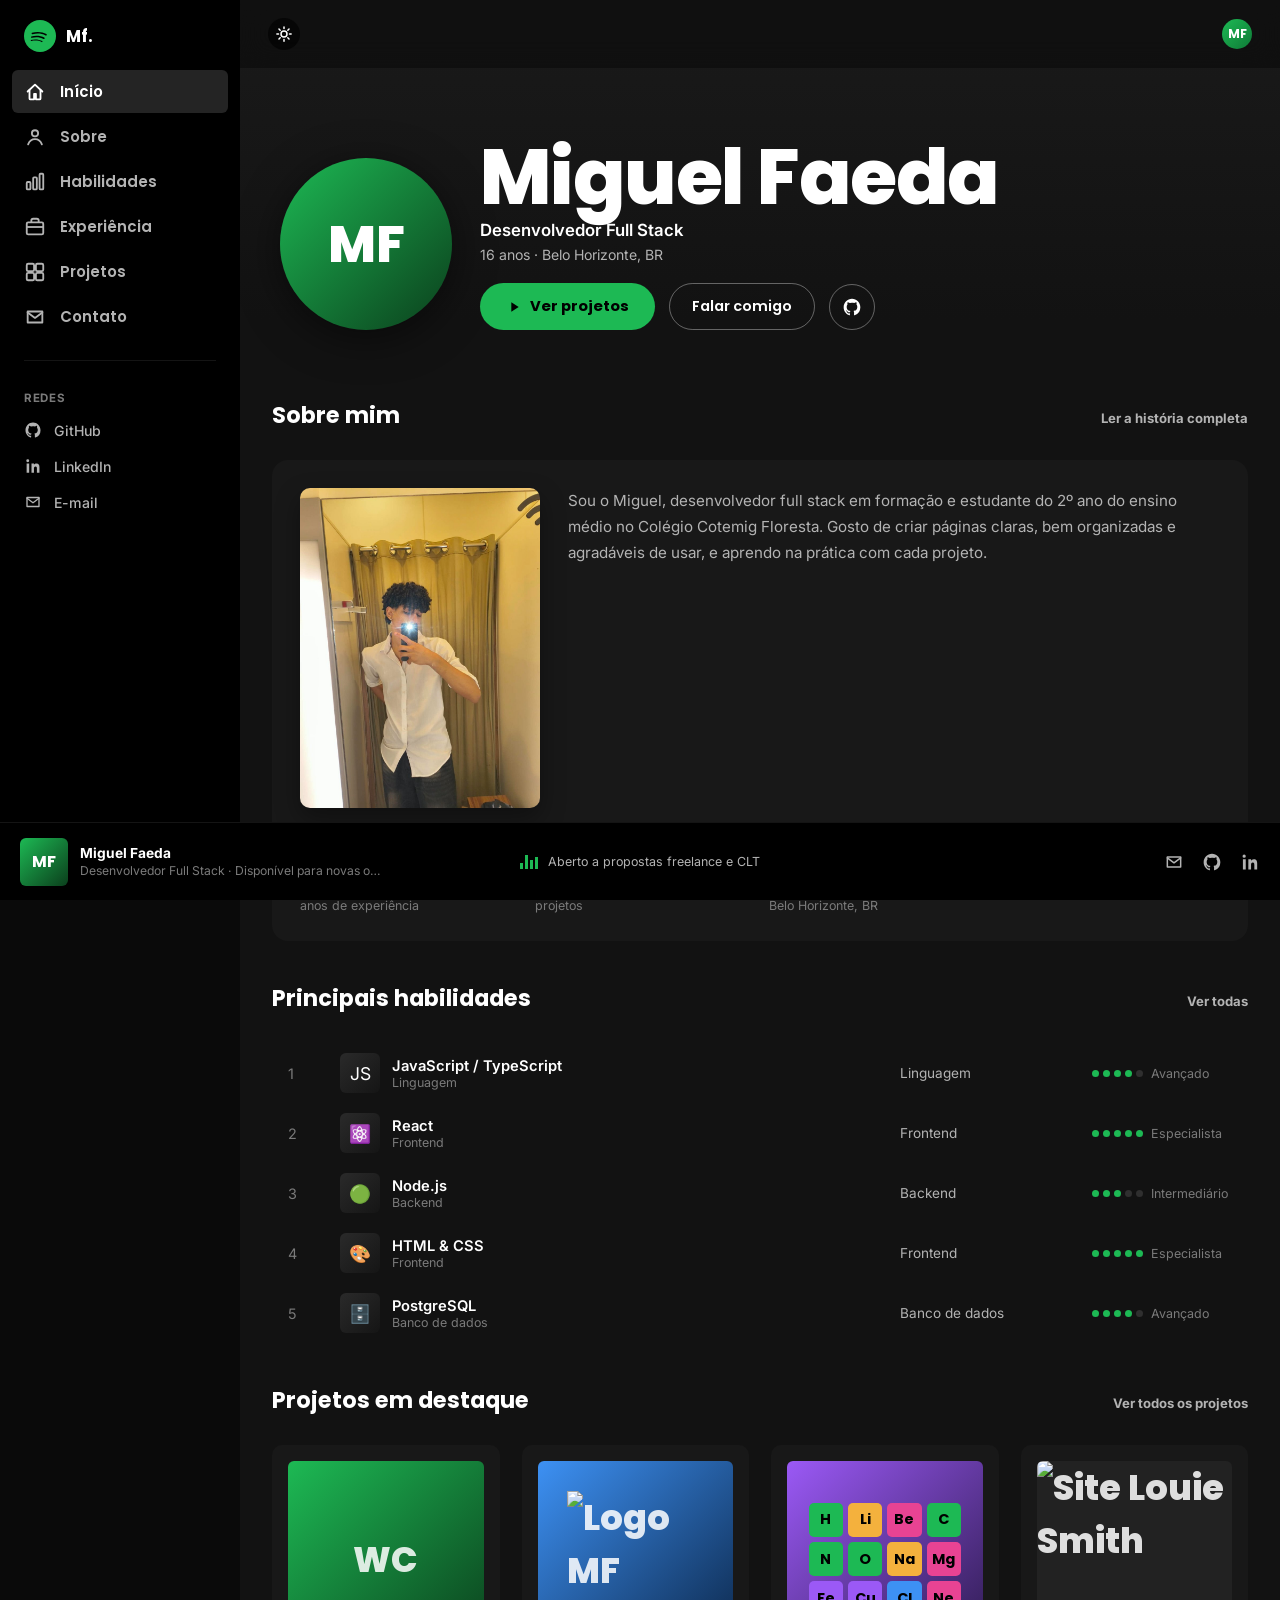
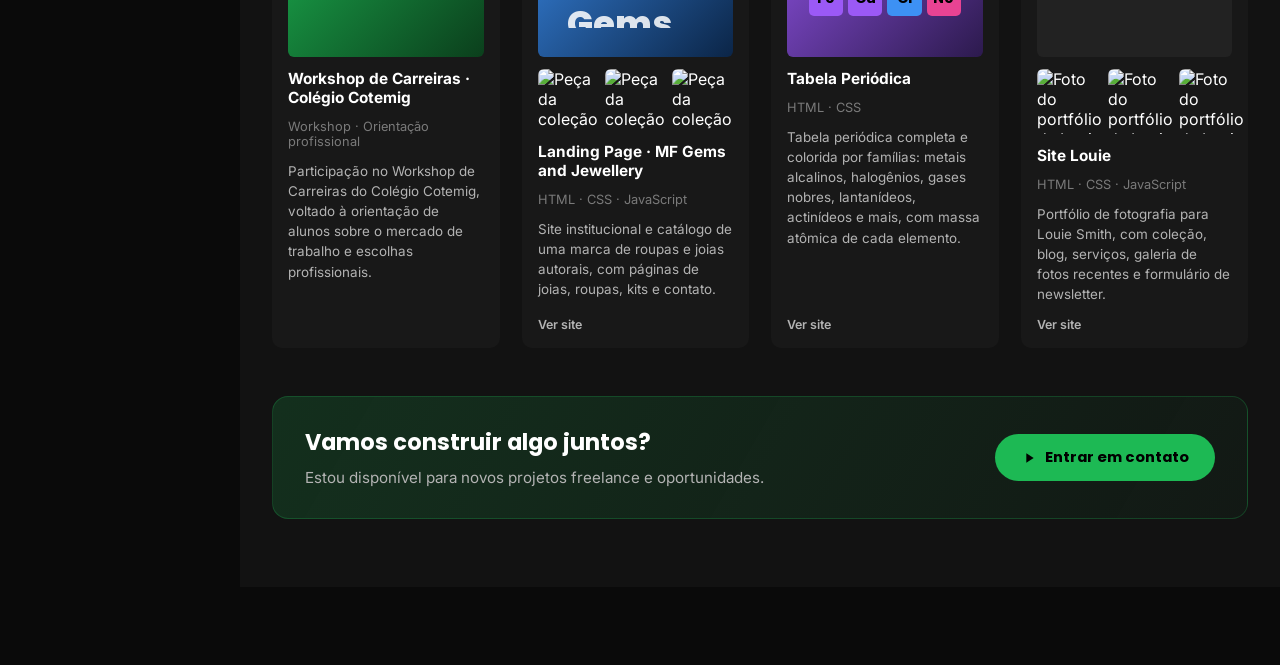
==== index.html @ 45fb2631 "Add files via upload" ====
<!DOCTYPE html>
<html lang="pt-BR">
<head>
<meta charset="UTF-8">
<meta name="viewport" content="width=device-width, initial-scale=1.0">
<title>Miguel Faêda · Desenvolvedor Full Stack</title>
<meta name="description" content="Portfólio de Miguel Faeda, Desenvolvedor Full Stack.">
<link rel="preconnect" href="https://fonts.googleapis.com">
<link rel="preconnect" href="https://fonts.gstatic.com" crossorigin>
<link href="https://fonts.googleapis.com/css2?family=Poppins:wght@500;600;700;800&family=Inter:wght@400;500;600&display=swap" rel="stylesheet">
<script>
  (function () {
    var theme = "dark";
    try { theme = localStorage.getItem("theme") || "dark"; } catch (e) {}
    document.documentElement.setAttribute("data-theme", theme);
  })();
</script>
<link rel="stylesheet" href="style.css">
</head>
<body>

<aside class="sidebar">
  <a class="sidebar-logo" href="index.html">
    <svg width="32" height="32" viewBox="0 0 24 24" fill="none"><circle cx="12" cy="12" r="12" fill="#1DB954"/><path d="M6 9.5c3.6-1 8-.7 10.8 1 .3.2.4.6.2.9-.2.3-.6.4-.9.2-2.5-1.5-6.4-1.8-9.6-.9-.4.1-.7-.1-.8-.5-.1-.3.1-.6.3-.7Zm-.5 2.8c3-.8 7.2-.6 9.7.9.3.2.4.5.2.8-.2.3-.5.4-.8.2-2.2-1.3-6-1.5-8.6-.8-.3.1-.6-.1-.7-.4-.1-.3.1-.6.2-.7Zm-.4 2.7c2.5-.7 6.4-.5 8.6.8.2.1.3.4.1.6-.1.2-.4.3-.6.1-1.9-1.1-5.4-1.3-7.6-.7-.2.1-.5-.1-.5-.3-.1-.2 0-.4.2-.5Z" fill="#000"/></svg>
    <span>Mf.</span>
  </a>

  <nav class="sidebar-nav" aria-label="Navegação principal">
    <a class="nav-item active" href="index.html">
      <svg viewBox="0 0 24 24" fill="none"><path d="M4 11.5 12 4l8 7.5" stroke="currentColor" stroke-width="2" stroke-linecap="round" stroke-linejoin="round"/><path d="M6 10v9a1 1 0 0 0 1 1h4v-6h2v6h4a1 1 0 0 0 1-1v-9" stroke="currentColor" stroke-width="2" stroke-linecap="round" stroke-linejoin="round"/></svg>
      <span>Início</span>
    </a>
    <a class="nav-item" href="sobre.html">
      <svg viewBox="0 0 24 24" fill="none"><circle cx="12" cy="8" r="3.4" stroke="currentColor" stroke-width="2"/><path d="M4.5 20c1.4-3.6 4.4-5.6 7.5-5.6s6.1 2 7.5 5.6" stroke="currentColor" stroke-width="2" stroke-linecap="round"/></svg>
      <span>Sobre</span>
    </a>
    <a class="nav-item" href="habilidades.html">
      <svg viewBox="0 0 24 24" fill="none"><rect x="3" y="12" width="4" height="8" rx="1" stroke="currentColor" stroke-width="2"/><rect x="10" y="7" width="4" height="13" rx="1" stroke="currentColor" stroke-width="2"/><rect x="17" y="3" width="4" height="17" rx="1" stroke="currentColor" stroke-width="2"/></svg>
      <span>Habilidades</span>
    </a>
    <a class="nav-item" href="experiencia.html">
      <svg viewBox="0 0 24 24" fill="none"><rect x="3" y="7" width="18" height="13" rx="1.5" stroke="currentColor" stroke-width="2"/><path d="M8 7V5a2 2 0 0 1 2-2h4a2 2 0 0 1 2 2v2" stroke="currentColor" stroke-width="2"/><path d="M3 12h18" stroke="currentColor" stroke-width="2"/></svg>
      <span>Experiência</span>
    </a>
    <a class="nav-item" href="projetos.html">
      <svg viewBox="0 0 24 24" fill="none"><rect x="3" y="3" width="8" height="8" rx="1.5" stroke="currentColor" stroke-width="2"/><rect x="13" y="3" width="8" height="8" rx="1.5" stroke="currentColor" stroke-width="2"/><rect x="3" y="13" width="8" height="8" rx="1.5" stroke="currentColor" stroke-width="2"/><rect x="13" y="13" width="8" height="8" rx="1.5" stroke="currentColor" stroke-width="2"/></svg>
      <span>Projetos</span>
    </a>
    <a class="nav-item" href="contato.html">
      <svg viewBox="0 0 24 24" fill="none"><path d="M4 6h16v12H4V6Z" stroke="currentColor" stroke-width="2" stroke-linejoin="round"/><path d="m4 7 8 6 8-6" stroke="currentColor" stroke-width="2" stroke-linecap="round" stroke-linejoin="round"/></svg>
      <span>Contato</span>
    </a>
  </nav>

  <div class="sidebar-divider"></div>

  <div class="sidebar-links">
    <p class="sidebar-heading">Redes</p>
    <a class="sidebar-link" href="https://github.com/seu-usuario" target="_blank" rel="noopener">
      <svg viewBox="0 0 24 24" fill="currentColor"><path d="M12 2C6.48 2 2 6.58 2 12.25c0 4.53 2.87 8.37 6.84 9.73.5.1.68-.22.68-.5 0-.24-.01-1.04-.01-1.88-2.78.62-3.37-1.22-3.37-1.22-.46-1.2-1.11-1.52-1.11-1.52-.9-.64.07-.62.07-.62 1 .07 1.53 1.06 1.53 1.06.89 1.57 2.34 1.12 2.91.86.09-.66.35-1.12.63-1.38-2.22-.26-4.56-1.14-4.56-5.07 0-1.12.39-2.03 1.03-2.75-.1-.26-.45-1.32.1-2.75 0 0 .84-.28 2.75 1.05a9.3 9.3 0 0 1 2.5-.35c.85 0 1.71.12 2.5.35 1.91-1.33 2.75-1.05 2.75-1.05.55 1.43.2 2.49.1 2.75.64.72 1.03 1.63 1.03 2.75 0 3.94-2.34 4.8-4.57 5.06.36.32.68.94.68 1.9 0 1.37-.01 2.47-.01 2.81 0 .28.18.6.69.5A10.26 10.26 0 0 0 22 12.25C22 6.58 17.52 2 12 2Z"/></svg>
      <span>GitHub</span>
    </a>
    <a class="sidebar-link" href="https://www.linkedin.com/in/seu-usuario" target="_blank" rel="noopener">
      <svg viewBox="0 0 24 24" fill="currentColor"><path d="M6.94 5a1.94 1.94 0 1 1-3.88 0 1.94 1.94 0 0 1 3.88 0ZM3.5 8.75h3.4V21H3.5V8.75Zm6.5 0h3.26v1.68h.05c.45-.86 1.56-1.77 3.22-1.77 3.44 0 4.08 2.27 4.08 5.21V21h-3.4v-5.5c0-1.31-.02-3-1.83-3-1.83 0-2.11 1.43-2.11 2.9V21H10V8.75Z"/></svg>
      <span>LinkedIn</span>
    </a>
    <a class="sidebar-link" href="mailto:seuemail@exemplo.com">
      <svg viewBox="0 0 24 24" fill="none"><path d="M4 6h16v12H4V6Z" stroke="currentColor" stroke-width="1.8" stroke-linejoin="round"/><path d="m4 7 8 6 8-6" stroke="currentColor" stroke-width="1.8" stroke-linecap="round" stroke-linejoin="round"/></svg>
      <span>E-mail</span>
    </a>
  </div>
</aside>

<div class="app">

  <header class="topbar">
    <div class="topbar-left">
      <button class="round-btn theme-toggle" id="theme-toggle" type="button" aria-label="Ativar tema claro" title="Alternar tema claro/escuro">
        <svg class="icon-sun" viewBox="0 0 24 24" fill="none"><circle cx="12" cy="12" r="4" stroke="currentColor" stroke-width="2"/><path d="M12 2.5v2.2M12 19.3v2.2M2.5 12h2.2M19.3 12h2.2M5.3 5.3l1.6 1.6M17.1 17.1l1.6 1.6M5.3 18.7l1.6-1.6M17.1 6.9l1.6-1.6" stroke="currentColor" stroke-width="2" stroke-linecap="round"/></svg>
        <svg class="icon-moon" viewBox="0 0 24 24" fill="none"><path d="M20 14.2A8 8 0 0 1 9.8 4a8 8 0 1 0 10.2 10.2Z" stroke="currentColor" stroke-width="2" stroke-linecap="round" stroke-linejoin="round"/></svg>
      </button>
    </div>
    <div class="topbar-profile">
      <div class="avatar-small">MF</div>
    </div>
  </header>

  <main class="content" id="content">

    <section class="hero-banner">
      <div class="hero-art">
        <div class="avatar-hero">MF</div>
      </div>
      <div class="hero-info">
        
        <h1 class="hero-title">Miguel Faeda</h1>
        <p class="hero-role">Desenvolvedor Full Stack</p>
        <p class="hero-meta"> 16 anos · Belo Horizonte, BR</p>
        <div class="hero-actions">
          <a class="btn-play" href="projetos.html">
            <svg viewBox="0 0 24 24" fill="#000"><path d="M8 5v14l11-7L8 5Z"/></svg>
            Ver projetos
          </a>
          <a class="btn-outline" href="contato.html">Falar comigo</a>
          <a class="btn-icon" href="https://github.com/faeda-alt" target="_blank" rel="noopener" title="Abrir GitHub">
            <svg viewBox="0 0 24 24" fill="currentColor"><path d="M12 2C6.48 2 2 6.58 2 12.25c0 4.53 2.87 8.37 6.84 9.73.5.1.68-.22.68-.5 0-.24-.01-1.04-.01-1.88-2.78.62-3.37-1.22-3.37-1.22-.46-1.2-1.11-1.52-1.11-1.52-.9-.64.07-.62.07-.62 1 .07 1.53 1.06 1.53 1.06.89 1.57 2.34 1.12 2.91.86.09-.66.35-1.12.63-1.38-2.22-.26-4.56-1.14-4.56-5.07 0-1.12.39-2.03 1.03-2.75-.1-.26-.45-1.32.1-2.75 0 0 .84-.28 2.75 1.05a9.3 9.3 0 0 1 2.5-.35c.85 0 1.71.12 2.5.35 1.91-1.33 2.75-1.05 2.75-1.05.55 1.43.2 2.49.1 2.75.64.72 1.03 1.63 1.03 2.75 0 3.94-2.34 4.8-4.57 5.06.36.32.68.94.68 1.9 0 1.37-.01 2.47-.01 2.81 0 .28.18.6.69.5A10.26 10.26 0 0 0 22 12.25C22 6.58 17.52 2 12 2Z"/></svg>
          </a>
        </div>
      </div>
    </section>

    <section class="row">
      <div class="row-header">
        <h2 class="row-title">Sobre mim</h2>
        <a class="row-link" href="sobre.html">Ler a história completa</a>
      </div>
      <div class="about-card">
        <div class="about-intro">
          <img class="about-photo" src="foto.jpg" alt="Foto de Miguel Faêda" loading="lazy">
          <div class="about-body">
            <p class="about-text">
              Sou o Miguel, desenvolvedor full stack em formação e estudante do 2º ano do ensino
              médio no Colégio Cotemig Floresta. Gosto de criar páginas claras, bem organizadas e
              agradáveis de usar, e aprendo na prática com cada projeto.
            </p>
          </div>
        </div>
<div class="about-facts">
          <div class="fact"><span class="fact-value">2</span><span class="fact-label">anos de experiência</span></div>
          <div class="fact"><span class="fact-value">4</span><span class="fact-label">projetos</span></div>
          
          <div class="fact"><span class="fact-value">BH</span><span class="fact-label">Belo Horizonte, BR</span></div>
        </div>
      </div>
    </section>

    <section class="row">
      <div class="row-header">
        <h2 class="row-title">Principais habilidades</h2>
        <a class="row-link" href="habilidades.html">Ver todas</a>
      </div>
      <div class="track-list" id="home-skills-preview">
        <div class="track-row">
          <span class="col-index">1</span>
          <div class="track-main">
            <div class="track-icon">JS</div>
            <div class="track-name-block">
              <div class="track-name">JavaScript / TypeScript</div>
              <div class="track-sub">Linguagem</div>
            </div>
          </div>
          <span class="col-tag">Linguagem</span>
          <span class="col-level">
            <span class="level-dots"><span class="level-dot filled"></span><span class="level-dot filled"></span><span class="level-dot filled"></span><span class="level-dot filled"></span><span class="level-dot"></span></span>
            <span class="level-text">Avançado</span>
          </span>
        </div>
        <div class="track-row">
          <span class="col-index">2</span>
          <div class="track-main">
            <div class="track-icon">⚛️</div>
            <div class="track-name-block">
              <div class="track-name">React</div>
              <div class="track-sub">Frontend</div>
            </div>
          </div>
          <span class="col-tag">Frontend</span>
          <span class="col-level">
            <span class="level-dots"><span class="level-dot filled"></span><span class="level-dot filled"></span><span class="level-dot filled"></span><span class="level-dot filled"></span><span class="level-dot filled"></span></span>
            <span class="level-text">Especialista</span>
          </span>
        </div>
        <div class="track-row">
          <span class="col-index">3</span>
          <div class="track-main">
            <div class="track-icon">🟢</div>
            <div class="track-name-block">
              <div class="track-name">Node.js</div>
              <div class="track-sub">Backend</div>
            </div>
          </div>
          <span class="col-tag">Backend</span>
          <span class="col-level">
            <span class="level-dots"><span class="level-dot filled"></span><span class="level-dot filled"></span><span class="level-dot filled"></span><span class="level-dot"></span><span class="level-dot"></span></span>
            <span class="level-text">Intermediário</span>
          </span>
        </div>
        <div class="track-row">
          <span class="col-index">4</span>
          <div class="track-main">
            <div class="track-icon">🎨</div>
            <div class="track-name-block">
              <div class="track-name">HTML & CSS</div>
              <div class="track-sub">Frontend</div>
            </div>
          </div>
          <span class="col-tag">Frontend</span>
          <span class="col-level">
            <span class="level-dots"><span class="level-dot filled"></span><span class="level-dot filled"></span><span class="level-dot filled"></span><span class="level-dot filled"></span><span class="level-dot filled"></span></span>
            <span class="level-text">Especialista</span>
          </span>
        </div>
        <div class="track-row">
          <span class="col-index">5</span>
          <div class="track-main">
            <div class="track-icon">🗄️</div>
            <div class="track-name-block">
              <div class="track-name">PostgreSQL</div>
              <div class="track-sub">Banco de dados</div>
            </div>
          </div>
          <span class="col-tag">Banco de dados</span>
          <span class="col-level">
            <span class="level-dots"><span class="level-dot filled"></span><span class="level-dot filled"></span><span class="level-dot filled"></span><span class="level-dot filled"></span><span class="level-dot"></span></span>
            <span class="level-text">Avançado</span>
          </span>
        </div>
      </div>
    </section>

    <section class="row">
      <div class="row-header">
        <h2 class="row-title">Projetos em destaque</h2>
        <a class="row-link" href="projetos.html">Ver todos os projetos</a>
      </div>
      <div class="album-grid" id="home-projects-preview">
      <article class="album-card">
        <div class="album-cover" style="background:linear-gradient(135deg,#1DB954,#0b3f1c)">WC</div>
        
        <p class="album-title">Workshop de Carreiras · Colégio Cotemig</p>
        <p class="album-stack">Workshop · Orientação profissional</p>
        <p class="album-desc">Participação no Workshop de Carreiras do Colégio Cotemig, voltado à orientação de alunos sobre o mercado de trabalho e escolhas profissionais.</p>
        <div class="album-links"></div>
      </article>
      <article class="album-card">
        <div class="album-cover album-cover-logo" style="background:linear-gradient(135deg,#3D91F4,#0b2547)"><img src="https://faeda-alt.github.io/susu-figma/F__1_-removebg.png" alt="Logo MF Gems and Jewellery" loading="lazy"><a class="album-play" href="https://faeda-alt.github.io/susu-figma/" target="_blank" rel="noopener" aria-label="Abrir Landing Page MF Gems and Jewellery"><svg viewBox="0 0 24 24" fill="#000"><path d="M8 5v14l11-7L8 5Z"/></svg></a></div>
        <div class="album-gallery"><img src="https://faeda-alt.github.io/susu-figma/brinco.avif" alt="Peça da coleção de joias" loading="lazy"><img src="https://faeda-alt.github.io/susu-figma/helo.jpg" alt="Peça da coleção de joias" loading="lazy"><img src="https://faeda-alt.github.io/susu-figma/cinto.webp" alt="Peça da coleção de joias" loading="lazy"></div>
        <p class="album-title">Landing Page · MF Gems and Jewellery</p>
        <p class="album-stack">HTML · CSS · JavaScript</p>
        <p class="album-desc">Site institucional e catálogo de uma marca de roupas e joias autorais, com páginas de joias, roupas, kits e contato.</p>
        <div class="album-links"><a class="album-link" href="https://faeda-alt.github.io/susu-figma/" target="_blank" rel="noopener">Ver site</a></div>
      </article>
      <article class="album-card">
        <div class="album-cover album-cover-ptable" style="background:linear-gradient(135deg,#9b59f6,#2c1a4d)"><div class="ptable-mini"><span style="background:#1DB954">H</span><span style="background:#F4B13D">Li</span><span style="background:#E84393">Be</span><span style="background:#1DB954">C</span><span style="background:#1DB954">N</span><span style="background:#1DB954">O</span><span style="background:#F4B13D">Na</span><span style="background:#E84393">Mg</span><span style="background:#9b59f6">Fe</span><span style="background:#9b59f6">Cu</span><span style="background:#3D91F4">Cl</span><span style="background:#E84393">Ne</span></div><a class="album-play" href="https://faeda-alt.github.io/tabela-periodica/" target="_blank" rel="noopener" aria-label="Abrir Tabela Periódica"><svg viewBox="0 0 24 24" fill="#000"><path d="M8 5v14l11-7L8 5Z"/></svg></a></div>
        
        <p class="album-title">Tabela Periódica</p>
        <p class="album-stack">HTML · CSS</p>
        <p class="album-desc">Tabela periódica completa e colorida por famílias: metais alcalinos, halogênios, gases nobres, lantanídeos, actinídeos e mais, com massa atômica de cada elemento.</p>
        <div class="album-links"><a class="album-link" href="https://faeda-alt.github.io/tabela-periodica/" target="_blank" rel="noopener">Ver site</a></div>
      </article>
      <article class="album-card">
        <div class="album-cover" style="background:#222"><img src="https://faeda-alt.github.io/susu-louie/author.jpg" alt="Site Louie Smith" loading="lazy"><a class="album-play" href="https://faeda-alt.github.io/susu-louie/" target="_blank" rel="noopener" aria-label="Abrir Site Louie"><svg viewBox="0 0 24 24" fill="#000"><path d="M8 5v14l11-7L8 5Z"/></svg></a></div>
        <div class="album-gallery"><img src="https://faeda-alt.github.io/susu-louie/image_1.jpg" alt="Foto do portfólio de Louie" loading="lazy"><img src="https://faeda-alt.github.io/susu-louie/image_2.jpg" alt="Foto do portfólio de Louie" loading="lazy"><img src="https://faeda-alt.github.io/susu-louie/image_3.jpg" alt="Foto do portfólio de Louie" loading="lazy"></div>
        <p class="album-title">Site Louie</p>
        <p class="album-stack">HTML · CSS · JavaScript</p>
        <p class="album-desc">Portfólio de fotografia para Louie Smith, com coleção, blog, serviços, galeria de fotos recentes e formulário de newsletter.</p>
        <div class="album-links"><a class="album-link" href="https://faeda-alt.github.io/susu-louie/" target="_blank" rel="noopener">Ver site</a></div>
      </article>
    </div>
    </section>

    <section class="cta-band">
      <div>
        <h2 class="row-title">Vamos construir algo juntos?</h2>
        <p class="about-text" style="margin:0">Estou disponível para novos projetos freelance e oportunidades.</p>
      </div>
      <a class="btn-play" href="contato.html">
        <svg viewBox="0 0 24 24" fill="#000"><path d="M8 5v14l11-7L8 5Z"/></svg>
        Entrar em contato
      </a>
    </section>

  </main>
</div>

<footer class="now-playing">
  <div class="np-info">
    <div class="np-avatar">MF</div>
    <div class="np-text">
      <strong>Miguel Faeda</strong>
      <small>Desenvolvedor Full Stack · Disponível para novas oportunidades</small>
    </div>
  </div>

  <div class="np-status">
    <span class="eq" aria-hidden="true"><i></i><i></i><i></i><i></i></span>
    <span class="np-status-text">Aberto a propostas freelance e CLT</span>
  </div>

  <div class="np-contacts">
    <a href="mailto:miguellfaeda@gmail.com" title="E-mail" aria-label="Enviar e-mail"><svg viewBox="0 0 24 24" fill="none"><path d="M4 6h16v12H4V6Z" stroke="currentColor" stroke-width="1.8" stroke-linejoin="round"/><path d="m4 7 8 6 8-6" stroke="currentColor" stroke-width="1.8" stroke-linecap="round" stroke-linejoin="round"/></svg></a>
    <a href="https://github.com/faeda-alt" target="_blank" rel="noopener" title="GitHub" aria-label="Abrir GitHub"><svg viewBox="0 0 24 24" fill="currentColor"><path d="M12 2C6.48 2 2 6.58 2 12.25c0 4.53 2.87 8.37 6.84 9.73.5.1.68-.22.68-.5 0-.24-.01-1.04-.01-1.88-2.78.62-3.37-1.22-3.37-1.22-.46-1.2-1.11-1.52-1.11-1.52-.9-.64.07-.62.07-.62 1 .07 1.53 1.06 1.53 1.06.89 1.57 2.34 1.12 2.91.86.09-.66.35-1.12.63-1.38-2.22-.26-4.56-1.14-4.56-5.07 0-1.12.39-2.03 1.03-2.75-.1-.26-.45-1.32.1-2.75 0 0 .84-.28 2.75 1.05a9.3 9.3 0 0 1 2.5-.35c.85 0 1.71.12 2.5.35 1.91-1.33 2.75-1.05 2.75-1.05.55 1.43.2 2.49.1 2.75.64.72 1.03 1.63 1.03 2.75 0 3.94-2.34 4.8-4.57 5.06.36.32.68.94.68 1.9 0 1.37-.01 2.47-.01 2.81 0 .28.18.6.69.5A10.26 10.26 0 0 0 22 12.25C22 6.58 17.52 2 12 2Z"/></svg></a>
    <a href="https://www.linkedin.com/in/miguel-faeda-4826aa39a/?isSelfProfile=true" target="_blank" rel="noopener" title="LinkedIn" aria-label="Abrir LinkedIn"><svg viewBox="0 0 24 24" fill="currentColor"><path d="M6.94 5a1.94 1.94 0 1 1-3.88 0 1.94 1.94 0 0 1 3.88 0ZM3.5 8.75h3.4V21H3.5V8.75Zm6.5 0h3.26v1.68h.05c.45-.86 1.56-1.77 3.22-1.77 3.44 0 4.08 2.27 4.08 5.21V21h-3.4v-5.5c0-1.31-.02-3-1.83-3-1.83 0-2.11 1.43-2.11 2.9V21H10V8.75Z"/></svg></a>
  </div>
</footer>

<nav class="mobile-nav" aria-label="Navegação móvel">
  <a class="mobile-nav-item active" href="index.html">
    <svg viewBox="0 0 24 24" fill="none"><path d="M4 11.5 12 4l8 7.5" stroke="currentColor" stroke-width="2" stroke-linecap="round" stroke-linejoin="round"/><path d="M6 10v9a1 1 0 0 0 1 1h4v-6h2v6h4a1 1 0 0 0 1-1v-9" stroke="currentColor" stroke-width="2" stroke-linecap="round" stroke-linejoin="round"/></svg>
    <span>Início</span>
  </a>
  <a class="mobile-nav-item" href="sobre.html">
    <svg viewBox="0 0 24 24" fill="none"><circle cx="12" cy="8" r="3.4" stroke="currentColor" stroke-width="2"/><path d="M4.5 20c1.4-3.6 4.4-5.6 7.5-5.6s6.1 2 7.5 5.6" stroke="currentColor" stroke-width="2" stroke-linecap="round"/></svg>
    <span>Sobre</span>
  </a>
  <a class="mobile-nav-item" href="habilidades.html">
    <svg viewBox="0 0 24 24" fill="none"><rect x="3" y="12" width="4" height="8" rx="1" stroke="currentColor" stroke-width="2"/><rect x="10" y="7" width="4" height="13" rx="1" stroke="currentColor" stroke-width="2"/><rect x="17" y="3" width="4" height="17" rx="1" stroke="currentColor" stroke-width="2"/></svg>
    <span>Habilidades</span>
  </a>
  <a class="mobile-nav-item" href="experiencia.html">
    <svg viewBox="0 0 24 24" fill="none"><rect x="3" y="7" width="18" height="13" rx="1.5" stroke="currentColor" stroke-width="2"/><path d="M8 7V5a2 2 0 0 1 2-2h4a2 2 0 0 1 2 2v2" stroke="currentColor" stroke-width="2"/><path d="M3 12h18" stroke="currentColor" stroke-width="2"/></svg>
    <span>Experiência</span>
  </a>
  <a class="mobile-nav-item" href="projetos.html">
    <svg viewBox="0 0 24 24" fill="none"><rect x="3" y="3" width="8" height="8" rx="1.5" stroke="currentColor" stroke-width="2"/><rect x="13" y="3" width="8" height="8" rx="1.5" stroke="currentColor" stroke-width="2"/><rect x="3" y="13" width="8" height="8" rx="1.5" stroke="currentColor" stroke-width="2"/><rect x="13" y="13" width="8" height="8" rx="1.5" stroke="currentColor" stroke-width="2"/></svg>
    <span>Projetos</span>
  </a>
  <a class="mobile-nav-item" href="contato.html">
    <svg viewBox="0 0 24 24" fill="none"><path d="M4 6h16v12H4V6Z" stroke="currentColor" stroke-width="2" stroke-linejoin="round"/><path d="m4 7 8 6 8-6" stroke="currentColor" stroke-width="2" stroke-linecap="round" stroke-linejoin="round"/></svg>
    <span>Contato</span>
  </a>
</nav>

<script src="script.js"></script>
</body>
</html>
---- style.css ----
:root {
  --bg-app: #0a0a0a;
  --bg-sidebar: #000000;
  --bg-base: #121212;
  --bg-elevated: #181818;
  --bg-highlight: #242424;
  --bg-highlight-hover: #2f2f2f;

  --green: #1DB954;
  --green-hover: #23e065;

  --text-primary: #FFFFFF;
  --text-secondary: #B3B3B3;
  --text-tertiary: #7a7a7a;

  --border: rgba(255, 255, 255, 0.08);
  --radius-s: 6px;
  --radius-m: 10px;
  --radius-l: 16px;

  --sidebar-w: 240px;
  --now-playing-h: 78px;
  --topbar-h: 68px;

  --font-display: "Poppins", sans-serif;
  --font-body: "Inter", sans-serif;


  --app-gradient-top: #1a1a1a;
  --topbar-bg: rgba(10, 10, 10, 0.6);
  --round-btn-bg: rgba(0, 0, 0, 0.6);
  --outline-border: rgba(255, 255, 255, 0.35);
  --track-icon-1: #2a2a2a;
  --track-icon-2: #151515;
  --tab-active-bg: #ffffff;
  --tab-active-text: #000000;
  --accent-text: var(--green);
  --card-shadow: none;

  color-scheme: dark;
}


:root[data-theme="light"] {
  --bg-app: #f2f2f2;
  --bg-sidebar: #ffffff;
  --bg-base: #f7f7f7;
  --bg-elevated: #ffffff;
  --bg-highlight: #ebebeb;
  --bg-highlight-hover: #dedede;

  --green-hover: #17a047;

  --text-primary: #121212;
  --text-secondary: #4d4d4d;
  --text-tertiary: #6b6b6b;

  --border: rgba(0, 0, 0, 0.1);

  --app-gradient-top: #dcdcdc;
  --topbar-bg: rgba(255, 255, 255, 0.7);
  --round-btn-bg: rgba(0, 0, 0, 0.08);
  --outline-border: rgba(0, 0, 0, 0.35);
  --track-icon-1: #e4e4e4;
  --track-icon-2: #cfcfcf;
  --tab-active-bg: #121212;
  --tab-active-text: #ffffff;
  --accent-text: #128a3e;
  --card-shadow: 0 0 0 1px rgba(0, 0, 0, 0.06), 0 1px 3px rgba(0, 0, 0, 0.06);

  color-scheme: light;
}


:root[data-theme="light"] .about-card,
:root[data-theme="light"] .album-card,
:root[data-theme="light"] .contact-form,
:root[data-theme="light"] .contact-card,
:root[data-theme="light"] .edu-item,
:root[data-theme="light"] .lang-item,
:root[data-theme="light"] .timeline-card {
  box-shadow: var(--card-shadow);
}


body, .sidebar, .app, .topbar, .now-playing, .about-card, .album-card,
.contact-form, .contact-card, .edu-item, .lang-item, .timeline-card,
.field input, .field textarea, .tab, .stack-chip {
  transition: background-color .25s ease, color .25s ease, border-color .25s ease, box-shadow .25s ease;
}

* { box-sizing: border-box; }

html, body {
  margin: 0;
  padding: 0;
  background: var(--bg-app);
  color: var(--text-primary);
  font-family: var(--font-body);
  -webkit-font-smoothing: antialiased;
}

h1, h2, h3, .btn-play, .btn-outline, .nav-item span, .hero-title {
  font-family: var(--font-display);
}

button, input, textarea {
  font-family: inherit;
}

a { color: inherit; text-decoration: none; }

::selection { background: var(--green); color: #000; }

:focus-visible {
  outline: 2px solid var(--green);
  outline-offset: 2px;
}

@media (prefers-reduced-motion: reduce) {
  * { animation-duration: 0.001ms !important; transition-duration: 0.001ms !important; }
}


.sidebar {
  position: fixed;
  top: 0;
  left: 0;
  bottom: var(--now-playing-h);
  width: var(--sidebar-w);
  background: var(--bg-sidebar);
  display: flex;
  flex-direction: column;
  padding: 20px 12px;
  gap: 18px;
  z-index: 20;
}

.sidebar-logo {
  display: flex;
  align-items: center;
  gap: 10px;
  padding: 0 12px;
  font-family: var(--font-display);
  font-weight: 700;
  font-size: 1.05rem;
  letter-spacing: -0.01em;
}

.sidebar-nav {
  display: flex;
  flex-direction: column;
  gap: 2px;
}

.nav-item {
  display: flex;
  align-items: center;
  gap: 14px;
  padding: 10px 12px;
  background: none;
  border: none;
  color: var(--text-secondary);
  border-radius: var(--radius-s);
  cursor: pointer;
  font-size: 0.94rem;
  font-weight: 600;
  transition: color .15s ease, background-color .15s ease;
  text-align: left;
}

.nav-item svg { width: 22px; height: 22px; flex-shrink: 0; }

.nav-item:hover { color: var(--text-primary); }

.nav-item.active {
  color: var(--text-primary);
  background: var(--bg-highlight);
}

.sidebar-divider {
  height: 1px;
  background: var(--border);
  margin: 4px 12px;
}

.sidebar-links {
  display: flex;
  flex-direction: column;
  gap: 2px;
}

.sidebar-heading {
  font-size: 0.72rem;
  font-weight: 700;
  text-transform: uppercase;
  letter-spacing: 0.06em;
  color: var(--text-tertiary);
  padding: 0 12px;
  margin: 8px 0 6px;
}

.sidebar-link {
  display: flex;
  align-items: center;
  gap: 12px;
  padding: 8px 12px;
  border-radius: var(--radius-s);
  color: var(--text-secondary);
  font-size: 0.88rem;
  font-weight: 500;
  transition: color .15s ease, background-color .15s ease;
}

.sidebar-link svg { width: 18px; height: 18px; }

.sidebar-link:hover {
  color: var(--text-primary);
  background: var(--bg-highlight);
}


.app {
  margin-left: var(--sidebar-w);
  margin-bottom: var(--now-playing-h);
  min-height: 100vh;
  background: linear-gradient(180deg, var(--app-gradient-top) 0%, var(--bg-base) 320px);
}

.topbar {
  position: sticky;
  top: 0;
  z-index: 10;
  height: var(--topbar-h);
  display: flex;
  align-items: center;
  justify-content: space-between;
  padding: 0 28px;
  background: var(--topbar-bg);
  backdrop-filter: blur(14px);
}

.round-btn {
  width: 32px;
  height: 32px;
  border-radius: 50%;
  border: none;
  background: var(--round-btn-bg);
  color: var(--text-primary);
  display: flex;
  align-items: center;
  justify-content: center;
  cursor: not-allowed;
  opacity: .5;
}
.round-btn svg { width: 18px; height: 18px; }

.topbar-left { display: flex; align-items: center; gap: 12px; }

.theme-toggle {
  position: relative;
  cursor: pointer;
  opacity: 1;
  transition: background-color .15s ease, transform .12s ease;
}
.theme-toggle:hover { background: var(--bg-highlight-hover); transform: scale(1.08); }
.theme-toggle svg {
  position: absolute;
  transition: opacity .2s ease, transform .3s ease;
}
.theme-toggle .icon-moon { opacity: 0; transform: rotate(-90deg) scale(.6); }
.theme-toggle .icon-sun  { opacity: 1; transform: rotate(0) scale(1); }
:root[data-theme="light"] .theme-toggle .icon-sun  { opacity: 0; transform: rotate(90deg) scale(.6); }
:root[data-theme="light"] .theme-toggle .icon-moon { opacity: 1; transform: rotate(0) scale(1); }

.topbar-profile { display: flex; align-items: center; gap: 14px; }

.avatar-small {
  color: #fff;
  width: 30px;
  height: 30px;
  border-radius: 50%;
  background: linear-gradient(135deg, var(--green), #0f7a37);
  display: flex;
  align-items: center;
  justify-content: center;
  font-family: var(--font-display);
  font-weight: 700;
  font-size: 0.75rem;
}

.content { padding: 24px 32px 60px; }

.page { display: none; }
.page.active { display: block; animation: fadeIn .35s ease; }

@keyframes fadeIn {
  from { opacity: 0; transform: translateY(8px); }
  to { opacity: 1; transform: translateY(0); }
}

.page-header { margin: 8px 0 28px; }

.page-title {
  font-size: clamp(1.8rem, 3vw, 2.4rem);
  font-weight: 700;
  margin: 0 0 6px;
  letter-spacing: -0.01em;
}

.page-subtitle {
  color: var(--text-secondary);
  margin: 0;
  font-size: 0.95rem;
  max-width: 60ch;
}


.hero-banner {
  display: flex;
  align-items: flex-end;
  gap: 28px;
  padding: 40px 8px 28px;
}

.avatar-hero {
  color: #fff;
  width: 172px;
  height: 172px;
  min-width: 172px;
  border-radius: 50%;
  background: linear-gradient(135deg, var(--green), #0b3f1c);
  box-shadow: 0 8px 40px rgba(0,0,0,.5);
  display: flex;
  align-items: center;
  justify-content: center;
  font-family: var(--font-display);
  font-weight: 800;
  font-size: 3.2rem;
}

.hero-kicker {
  display: flex;
  align-items: center;
  gap: 6px;
  font-size: 0.82rem;
  font-weight: 600;
  color: var(--text-primary);
}
.hero-kicker svg { width: 16px; height: 16px; }

.hero-title {
  font-size: clamp(2.4rem, 6vw, 5rem);
  font-weight: 800;
  margin: 6px 0 4px;
  line-height: 1.02;
  letter-spacing: -0.02em;
}

.hero-role {
  font-size: 1.05rem;
  font-weight: 600;
  color: var(--text-primary);
  margin: 0 0 6px;
}

.hero-meta {
  color: var(--text-secondary);
  font-size: 0.88rem;
  margin: 0 0 20px;
}

.hero-actions { display: flex; align-items: center; gap: 14px; flex-wrap: wrap; }

.btn-play {
  display: inline-flex;
  align-items: center;
  gap: 8px;
  background: var(--green);
  color: #000;
  border: none;
  padding: 13px 26px;
  border-radius: 999px;
  font-weight: 700;
  font-size: 0.92rem;
  cursor: pointer;
  transition: transform .12s ease, background-color .15s ease;
}
.btn-play svg { width: 16px; height: 16px; }
.btn-play:hover { background: var(--green-hover); transform: scale(1.03); }
.btn-full { width: 100%; justify-content: center; }

.btn-outline {
  background: transparent;
  border: 1px solid var(--outline-border);
  color: var(--text-primary);
  padding: 12px 22px;
  border-radius: 999px;
  font-weight: 600;
  font-size: 0.9rem;
  cursor: pointer;
  transition: border-color .15s ease, transform .12s ease;
}
.btn-outline:hover { border-color: var(--text-primary); transform: scale(1.03); }

.btn-icon {
  width: 46px;
  height: 46px;
  border-radius: 50%;
  border: 1px solid var(--outline-border);
  display: flex;
  align-items: center;
  justify-content: center;
  transition: border-color .15s ease, transform .12s ease;
}
.btn-icon svg { width: 20px; height: 20px; }
.btn-icon:hover { border-color: var(--text-primary); transform: scale(1.05); }


.row { margin: 40px 0; }

.row-header {
  display: flex;
  align-items: baseline;
  justify-content: space-between;
  margin-bottom: 14px;
}

.row-title {
  font-size: 1.4rem;
  font-weight: 700;
  margin: 0 0 14px;
}

.row-link {
  background: none;
  border: none;
  color: var(--text-secondary);
  font-size: 0.82rem;
  font-weight: 700;
  cursor: pointer;
}
.row-link:hover { color: var(--text-primary); text-decoration: underline; }


.about-card {
  background: var(--bg-elevated);
  border-radius: var(--radius-l);
  padding: 28px;
}

.about-text {
  color: var(--text-secondary);
  line-height: 1.7;
  font-size: 0.95rem;
  max-width: 72ch;
  margin: 0 0 16px;
}

.about-facts {
  display: grid;
  grid-template-columns: repeat(4, 1fr);
  gap: 18px;
  margin-top: 24px;
  padding-top: 24px;
  border-top: 1px solid var(--border);
}

.fact { display: flex; flex-direction: column; gap: 2px; }

.fact-value {
  font-family: var(--font-display);
  font-size: 1.6rem;
  font-weight: 700;
  color: var(--accent-text);
}

.fact-label {
  font-size: 0.78rem;
  color: var(--text-tertiary);
}


.track-list-header {
  display: grid;
  grid-template-columns: 40px 1fr 180px 140px;
  gap: 12px;
  padding: 0 16px 8px;
  border-bottom: 1px solid var(--border);
  margin-bottom: 4px;
  color: var(--text-tertiary);
  font-size: 0.78rem;
  font-weight: 600;
  text-transform: uppercase;
  letter-spacing: 0.04em;
}

.track-list { display: flex; flex-direction: column; }

.track-row {
  display: grid;
  grid-template-columns: 40px 1fr 180px 140px;
  align-items: center;
  gap: 12px;
  padding: 10px 16px;
  border-radius: var(--radius-s);
}

.track-row:hover { background: var(--bg-highlight); }

.col-index { color: var(--text-tertiary); font-size: 0.9rem; }

.track-main { display: flex; align-items: center; gap: 12px; min-width: 0; }

.track-icon {
  width: 40px;
  height: 40px;
  border-radius: var(--radius-s);
  background: linear-gradient(135deg, var(--track-icon-1), var(--track-icon-2));
  display: flex;
  align-items: center;
  justify-content: center;
  flex-shrink: 0;
  font-size: 1.1rem;
}

.track-name-block { min-width: 0; }
.track-name { font-weight: 600; font-size: 0.92rem; }
.track-sub {
  color: var(--text-tertiary);
  font-size: 0.78rem;
  white-space: nowrap;
  overflow: hidden;
  text-overflow: ellipsis;
}

.col-tag {
  color: var(--text-secondary);
  font-size: 0.85rem;
}

.col-level { display: flex; align-items: center; gap: 8px; }

.level-dots { display: flex; gap: 4px; }
.level-dot {
  width: 7px;
  height: 7px;
  border-radius: 50%;
  background: var(--bg-highlight-hover);
}
.level-dot.filled { background: var(--green); }

.level-text { font-size: 0.78rem; color: var(--text-tertiary); min-width: 78px; }


.tabs { display: flex; gap: 10px; margin-bottom: 20px; }

.tab {
  background: var(--bg-highlight);
  border: none;
  color: var(--text-primary);
  padding: 9px 20px;
  border-radius: 999px;
  font-weight: 600;
  font-size: 0.86rem;
  cursor: pointer;
  transition: background-color .15s ease;
}

.tab.active { background: var(--tab-active-bg); color: var(--tab-active-text); }
.tab:not(.active):hover { background: var(--bg-highlight-hover); }


.album-grid {
  display: grid;
  grid-template-columns: repeat(auto-fill, minmax(210px, 1fr));
  gap: 22px;
}

.album-card {
  background: var(--bg-elevated);
  border-radius: var(--radius-m);
  padding: 16px;
  transition: background-color .2s ease;
  display: flex;
  flex-direction: column;
  gap: 12px;
}

.album-card:hover { background: var(--bg-highlight); }

.album-cover {
  position: relative;
  aspect-ratio: 1 / 1;
  border-radius: var(--radius-s);
  overflow: hidden;
  display: flex;
  align-items: center;
  justify-content: center;
  font-family: var(--font-display);
  font-weight: 800;
  font-size: 2.2rem;
  color: rgba(255,255,255,.85);
}

.album-play {
  position: absolute;
  right: 8px;
  bottom: 8px;
  width: 46px;
  height: 46px;
  border-radius: 50%;
  background: var(--green);
  border: none;
  display: flex;
  align-items: center;
  justify-content: center;
  opacity: 0;
  transform: translateY(8px);
  transition: opacity .2s ease, transform .2s ease, background-color .15s ease;
  cursor: pointer;
  box-shadow: 0 8px 16px rgba(0,0,0,.4);
}
.album-play svg { width: 18px; height: 18px; }
.album-card:hover .album-play,
.album-play:focus-visible {
  opacity: 1;
  transform: translateY(0);
}
.album-play:hover { background: var(--green-hover); }

.album-title { font-weight: 700; font-size: 0.96rem; margin: 0; }

.album-stack {
  color: var(--text-tertiary);
  font-size: 0.8rem;
  margin: 0;
}

.album-desc {
  color: var(--text-secondary);
  font-size: 0.84rem;
  line-height: 1.5;
  margin: 0;
}

.album-links { display: flex; gap: 10px; margin-top: auto; }

.album-link {
  font-size: 0.78rem;
  font-weight: 600;
  color: var(--text-secondary);
  display: flex;
  align-items: center;
  gap: 5px;
}
.album-link:hover { color: var(--text-primary); text-decoration: underline; }
.album-link svg { width: 14px; height: 14px; }


.contact-layout {
  display: grid;
  grid-template-columns: 1.4fr 1fr;
  gap: 24px;
  align-items: start;
}

.contact-form {
  background: var(--bg-elevated);
  border-radius: var(--radius-l);
  padding: 28px;
  display: flex;
  flex-direction: column;
  gap: 18px;
}

.field { display: flex; flex-direction: column; gap: 8px; }
.field span { font-size: 0.82rem; font-weight: 600; color: var(--text-secondary); }

.field input, .field textarea {
  background: var(--bg-highlight);
  border: 1px solid transparent;
  border-radius: var(--radius-s);
  padding: 12px 14px;
  color: var(--text-primary);
  font-size: 0.9rem;
  resize: vertical;
}

.field input:focus, .field textarea:focus {
  outline: none;
  border-color: var(--green);
}

.form-hint {
  min-height: 1.1em;
  font-size: 0.82rem;
  color: var(--accent-text);
  margin: 0;
}

.contact-card {
  background: var(--bg-elevated);
  border-radius: var(--radius-l);
  padding: 24px;
  display: flex;
  flex-direction: column;
  gap: 6px;
}

.contact-row {
  display: flex;
  align-items: center;
  gap: 14px;
  padding: 12px;
  border-radius: var(--radius-s);
}
.contact-row:hover { background: var(--bg-highlight); }

.contact-icon {
  width: 40px;
  height: 40px;
  border-radius: 50%;
  background: var(--bg-highlight);
  display: flex;
  align-items: center;
  justify-content: center;
  flex-shrink: 0;
}
.contact-icon svg { width: 18px; height: 18px; }

.contact-row strong { display: block; font-size: 0.9rem; }
.contact-row small { display: block; color: var(--text-tertiary); font-size: 0.78rem; }


.two-col {
  display: grid;
  grid-template-columns: 1fr 1fr;
  gap: 32px;
}

.edu-list { display: flex; flex-direction: column; gap: 14px; }

.edu-item {
  background: var(--bg-elevated);
  border-radius: var(--radius-m);
  padding: 16px 18px;
}

.edu-item strong { display: block; font-size: 0.92rem; margin-bottom: 2px; }
.edu-item span { display: block; color: var(--text-tertiary); font-size: 0.8rem; }

.lang-item {
  display: flex;
  align-items: center;
  justify-content: space-between;
  background: var(--bg-elevated);
  border-radius: var(--radius-m);
  padding: 14px 18px;
}
.lang-item strong { font-size: 0.9rem; font-weight: 600; }
.lang-item .level-dots { display: flex; gap: 4px; }


.cta-band {
  margin: 48px 0 8px;
  background: linear-gradient(120deg, rgba(29,185,84,0.18), rgba(29,185,84,0.04));
  border: 1px solid rgba(29,185,84,0.25);
  border-radius: var(--radius-l);
  padding: 28px 32px;
  display: flex;
  align-items: center;
  justify-content: space-between;
  gap: 20px;
  flex-wrap: wrap;
}
.cta-band .row-title { margin-bottom: 6px; }


.timeline {
  position: relative;
  padding-left: 28px;
  display: flex;
  flex-direction: column;
  gap: 30px;
}

.timeline::before {
  content: "";
  position: absolute;
  left: 6px;
  top: 6px;
  bottom: 6px;
  width: 2px;
  background: var(--border);
}

.timeline-item { position: relative; }

.timeline-dot {
  position: absolute;
  left: -28px;
  top: 4px;
  width: 14px;
  height: 14px;
  border-radius: 50%;
  background: var(--green);
  border: 3px solid var(--bg-app);
  box-shadow: 0 0 0 2px var(--green);
}

.timeline-card {
  background: var(--bg-elevated);
  border-radius: var(--radius-m);
  padding: 20px 22px;
}

.timeline-period {
  display: inline-block;
  font-size: 0.74rem;
  font-weight: 700;
  color: var(--accent-text);
  background: rgba(29,185,84,0.12);
  padding: 3px 10px;
  border-radius: 999px;
  margin-bottom: 10px;
}

.timeline-role { font-size: 1.02rem; font-weight: 700; margin: 0 0 2px; }
.timeline-company { color: var(--text-secondary); font-size: 0.86rem; margin: 0 0 12px; }
.timeline-desc { color: var(--text-secondary); font-size: 0.88rem; line-height: 1.6; margin: 0 0 12px; }

.timeline-stack {
  display: flex;
  flex-wrap: wrap;
  gap: 8px;
}

.stack-chip {
  font-size: 0.74rem;
  font-weight: 600;
  color: var(--text-secondary);
  background: var(--bg-highlight);
  padding: 4px 10px;
  border-radius: 999px;
}


.now-playing {
  position: fixed;
  left: 0;
  right: 0;
  bottom: 0;
  height: var(--now-playing-h);
  background: var(--bg-sidebar);
  border-top: 1px solid var(--border);
  display: grid;
  grid-template-columns: 1fr 1.4fr 1fr;
  align-items: center;
  padding: 0 20px;
  z-index: 30;
}

.np-info { display: flex; align-items: center; gap: 12px; min-width: 0; }

.np-avatar {
  color: #fff;
  width: 48px;
  height: 48px;
  border-radius: var(--radius-s);
  background: linear-gradient(135deg, var(--green), #0b3f1c);
  display: flex;
  align-items: center;
  justify-content: center;
  font-family: var(--font-display);
  font-weight: 700;
  flex-shrink: 0;
}

.np-text { min-width: 0; display: flex; flex-direction: column; gap: 2px; }
.np-text strong { font-size: 0.86rem; }
.np-text small {
  color: var(--text-tertiary);
  font-size: 0.76rem;
  white-space: nowrap;
  overflow: hidden;
  text-overflow: ellipsis;
}

.np-status {
  display: flex;
  align-items: center;
  justify-content: center;
  gap: 10px;
}

.eq {
  display: flex;
  align-items: flex-end;
  gap: 2px;
  height: 14px;
}
.eq i {
  width: 3px;
  background: var(--green);
  display: inline-block;
  animation: eq 1s ease-in-out infinite;
}
.eq i:nth-child(1) { height: 40%; animation-delay: 0s; }
.eq i:nth-child(2) { height: 100%; animation-delay: .2s; }
.eq i:nth-child(3) { height: 60%; animation-delay: .4s; }
.eq i:nth-child(4) { height: 80%; animation-delay: .1s; }

@keyframes eq {
  0%, 100% { transform: scaleY(0.4); }
  50% { transform: scaleY(1); }
}

.np-status-text {
  color: var(--text-secondary);
  font-size: 0.78rem;
  white-space: nowrap;
}

.np-contacts { display: flex; justify-content: flex-end; gap: 18px; }
.np-contacts a { color: var(--text-secondary); display: flex; }
.np-contacts a:hover { color: var(--text-primary); }
.np-contacts svg { width: 20px; height: 20px; }


.mobile-nav { display: none; }


@media (max-width: 980px) {
  .about-facts { grid-template-columns: repeat(2, 1fr); }
  .contact-layout { grid-template-columns: 1fr; }
  .np-status-text { display: none; }
}

@media (max-width: 760px) {
  :root { --sidebar-w: 0px; --now-playing-h: 108px; }

  .sidebar { display: none; }
  .app { margin-left: 0; }
  .content { padding: 16px 16px 40px; }

  .hero-banner { flex-direction: column; align-items: flex-start; padding-top: 20px; }
  .avatar-hero { width: 120px; height: 120px; min-width: 120px; font-size: 2.2rem; }

  .track-list-header { display: none; }
  .track-row { grid-template-columns: 32px 1fr auto; }
  .col-tag { display: none; }
  .level-text { display: none; }

  .now-playing {
    grid-template-columns: 1fr auto;
    height: auto;
    padding: 10px 14px 74px;
    row-gap: 8px;
  }
  .np-status { display: none; }
  .np-contacts { gap: 14px; }

  .mobile-nav {
    display: grid;
    grid-template-columns: repeat(6, 1fr);
    position: fixed;
    left: 0;
    right: 0;
    bottom: 0;
    height: 58px;
    background: var(--bg-sidebar);
    border-top: 1px solid var(--border);
    z-index: 40;
  }

  .mobile-nav-item {
    background: none;
    border: none;
    color: var(--text-tertiary);
    display: flex;
    flex-direction: column;
    align-items: center;
    justify-content: center;
    gap: 2px;
    font-size: 0.56rem;
    font-weight: 600;
    cursor: pointer;
    padding: 4px 2px;
  }
  .mobile-nav-item svg { width: 18px; height: 18px; }
  .mobile-nav-item.active { color: var(--green); }

  .two-col { grid-template-columns: 1fr; }
  .cta-band { flex-direction: column; align-items: flex-start; }
}


.album-cover img { width: 100%; height: 100%; object-fit: cover; display: block; }
.album-cover-logo img { width: 70%; height: 70%; object-fit: contain; }
.album-gallery { display: grid; grid-template-columns: repeat(3, 1fr); gap: 6px; }
.album-gallery img { width: 100%; aspect-ratio: 1 / 1; object-fit: cover; border-radius: 6px; display: block; }
.ptable-mini { display: grid; grid-template-columns: repeat(4, 1fr); gap: 5px; width: 78%; }
.ptable-mini span {
  aspect-ratio: 1 / 1; border-radius: 5px; display: flex; align-items: center; justify-content: center;
  font-size: 0.9rem; font-weight: 700; color: #000;
}


.about-intro {
  display: grid;
  grid-template-columns: 240px 1fr;
  gap: 28px;
  align-items: start;
}
.about-photo {
  width: 100%;
  aspect-ratio: 3 / 4;
  object-fit: cover;
  object-position: center 35%;
  border-radius: var(--radius-m);
  display: block;
  box-shadow: 0 10px 24px rgba(0,0,0,.35);
}
.about-intro .about-text:last-child { margin-bottom: 0; }
@media (max-width: 760px) {
  .about-intro { grid-template-columns: 1fr; }
  .about-photo { max-width: 260px; }
}
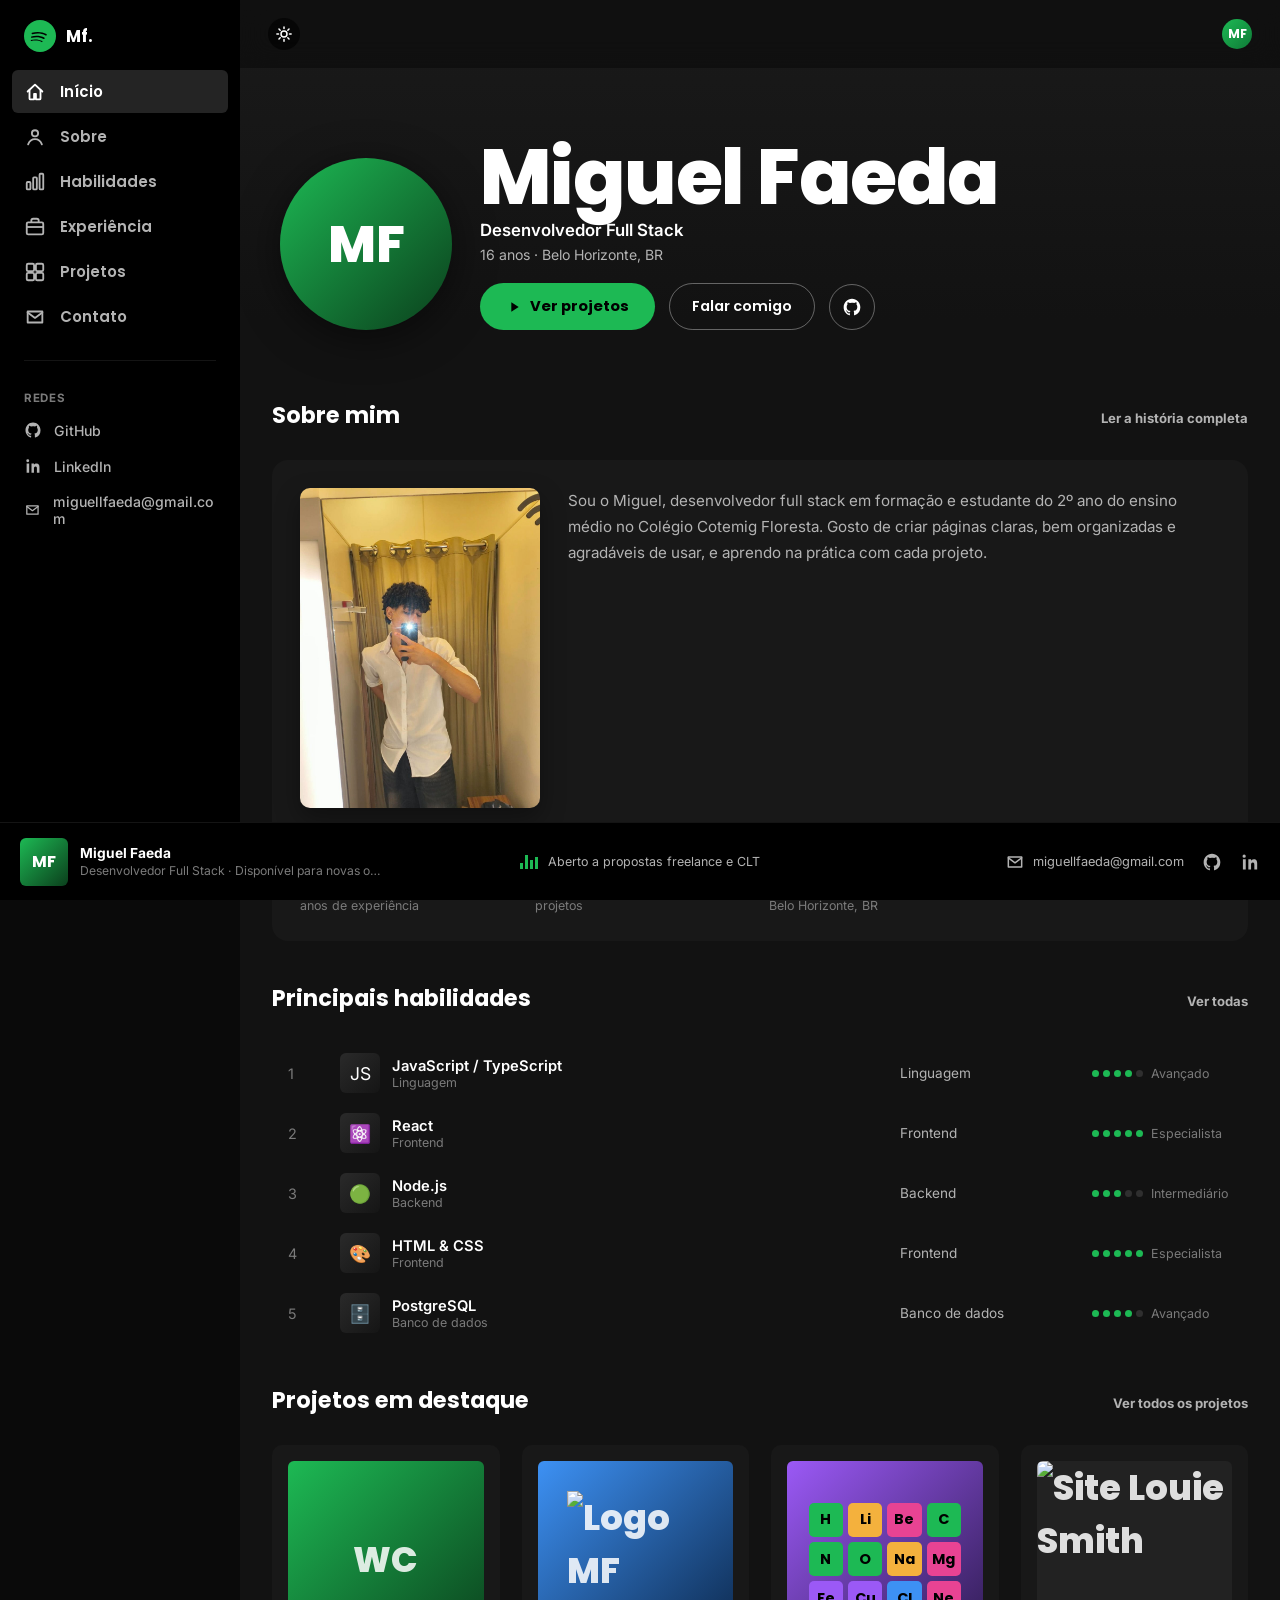
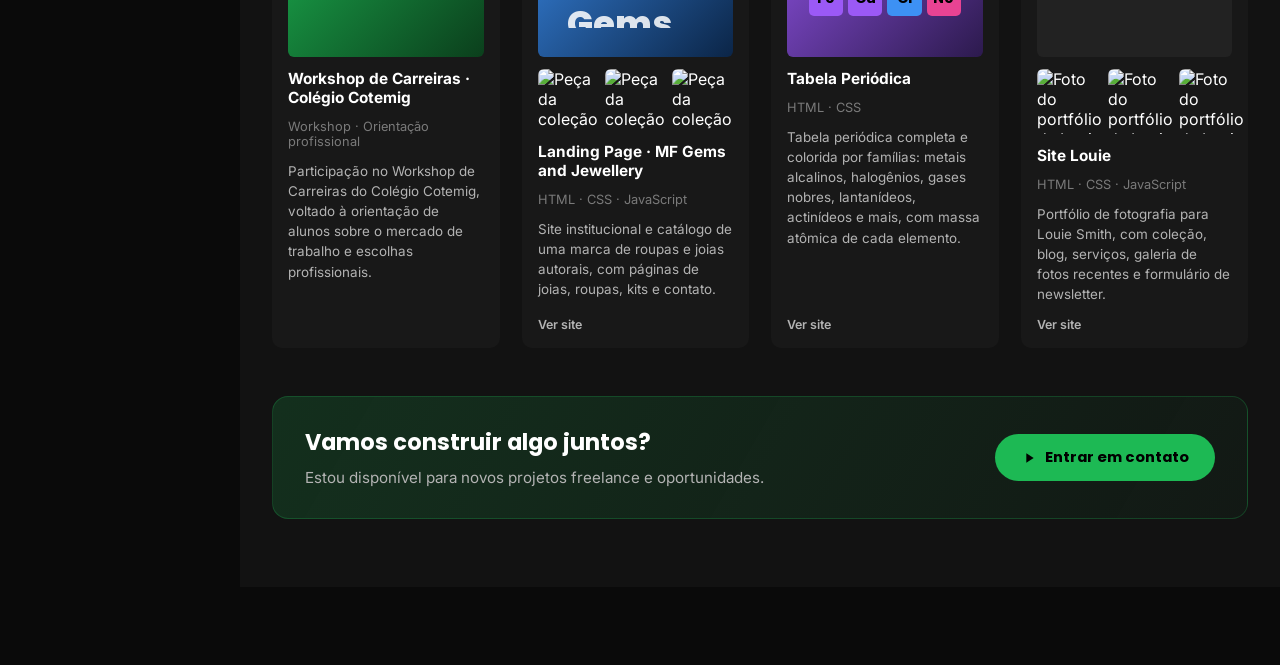
==== commit fb111bec: "Add files via upload" ====
--- a/index.html
+++ b/index.html
@@ -56,18 +56,18 @@
 
   <div class="sidebar-links">
     <p class="sidebar-heading">Redes</p>
-    <a class="sidebar-link" href="https://github.com/seu-usuario" target="_blank" rel="noopener">
+    <a class="sidebar-link" href="https://github.com/faeda-alt" target="_blank" rel="noopener">
       <svg viewBox="0 0 24 24" fill="currentColor"><path d="M12 2C6.48 2 2 6.58 2 12.25c0 4.53 2.87 8.37 6.84 9.73.5.1.68-.22.68-.5 0-.24-.01-1.04-.01-1.88-2.78.62-3.37-1.22-3.37-1.22-.46-1.2-1.11-1.52-1.11-1.52-.9-.64.07-.62.07-.62 1 .07 1.53 1.06 1.53 1.06.89 1.57 2.34 1.12 2.91.86.09-.66.35-1.12.63-1.38-2.22-.26-4.56-1.14-4.56-5.07 0-1.12.39-2.03 1.03-2.75-.1-.26-.45-1.32.1-2.75 0 0 .84-.28 2.75 1.05a9.3 9.3 0 0 1 2.5-.35c.85 0 1.71.12 2.5.35 1.91-1.33 2.75-1.05 2.75-1.05.55 1.43.2 2.49.1 2.75.64.72 1.03 1.63 1.03 2.75 0 3.94-2.34 4.8-4.57 5.06.36.32.68.94.68 1.9 0 1.37-.01 2.47-.01 2.81 0 .28.18.6.69.5A10.26 10.26 0 0 0 22 12.25C22 6.58 17.52 2 12 2Z"/></svg>
       <span>GitHub</span>
     </a>
-    <a class="sidebar-link" href="https://www.linkedin.com/in/seu-usuario" target="_blank" rel="noopener">
+    <a class="sidebar-link" href="https://www.linkedin.com/in/miguel-faeda-4826aa39a/?isSelfProfile=true" target="_blank" rel="noopener">
       <svg viewBox="0 0 24 24" fill="currentColor"><path d="M6.94 5a1.94 1.94 0 1 1-3.88 0 1.94 1.94 0 0 1 3.88 0ZM3.5 8.75h3.4V21H3.5V8.75Zm6.5 0h3.26v1.68h.05c.45-.86 1.56-1.77 3.22-1.77 3.44 0 4.08 2.27 4.08 5.21V21h-3.4v-5.5c0-1.31-.02-3-1.83-3-1.83 0-2.11 1.43-2.11 2.9V21H10V8.75Z"/></svg>
       <span>LinkedIn</span>
     </a>
-    <a class="sidebar-link" href="mailto:seuemail@exemplo.com">
+    <div class="sidebar-link sidebar-link-static">
       <svg viewBox="0 0 24 24" fill="none"><path d="M4 6h16v12H4V6Z" stroke="currentColor" stroke-width="1.8" stroke-linejoin="round"/><path d="m4 7 8 6 8-6" stroke="currentColor" stroke-width="1.8" stroke-linecap="round" stroke-linejoin="round"/></svg>
-      <span>E-mail</span>
-    </a>
+      <span>miguellfaeda@gmail.com</span>
+    </div>
   </div>
 </aside>
 
@@ -288,7 +288,7 @@
   </div>
 
   <div class="np-contacts">
-    <a href="mailto:miguellfaeda@gmail.com" title="E-mail" aria-label="Enviar e-mail"><svg viewBox="0 0 24 24" fill="none"><path d="M4 6h16v12H4V6Z" stroke="currentColor" stroke-width="1.8" stroke-linejoin="round"/><path d="m4 7 8 6 8-6" stroke="currentColor" stroke-width="1.8" stroke-linecap="round" stroke-linejoin="round"/></svg></a>
+    <span class="np-email" title="E-mail"><svg viewBox="0 0 24 24" fill="none"><path d="M4 6h16v12H4V6Z" stroke="currentColor" stroke-width="1.8" stroke-linejoin="round"/><path d="m4 7 8 6 8-6" stroke="currentColor" stroke-width="1.8" stroke-linecap="round" stroke-linejoin="round"/></svg><span>miguellfaeda@gmail.com</span></span>
     <a href="https://github.com/faeda-alt" target="_blank" rel="noopener" title="GitHub" aria-label="Abrir GitHub"><svg viewBox="0 0 24 24" fill="currentColor"><path d="M12 2C6.48 2 2 6.58 2 12.25c0 4.53 2.87 8.37 6.84 9.73.5.1.68-.22.68-.5 0-.24-.01-1.04-.01-1.88-2.78.62-3.37-1.22-3.37-1.22-.46-1.2-1.11-1.52-1.11-1.52-.9-.64.07-.62.07-.62 1 .07 1.53 1.06 1.53 1.06.89 1.57 2.34 1.12 2.91.86.09-.66.35-1.12.63-1.38-2.22-.26-4.56-1.14-4.56-5.07 0-1.12.39-2.03 1.03-2.75-.1-.26-.45-1.32.1-2.75 0 0 .84-.28 2.75 1.05a9.3 9.3 0 0 1 2.5-.35c.85 0 1.71.12 2.5.35 1.91-1.33 2.75-1.05 2.75-1.05.55 1.43.2 2.49.1 2.75.64.72 1.03 1.63 1.03 2.75 0 3.94-2.34 4.8-4.57 5.06.36.32.68.94.68 1.9 0 1.37-.01 2.47-.01 2.81 0 .28.18.6.69.5A10.26 10.26 0 0 0 22 12.25C22 6.58 17.52 2 12 2Z"/></svg></a>
     <a href="https://www.linkedin.com/in/miguel-faeda-4826aa39a/?isSelfProfile=true" target="_blank" rel="noopener" title="LinkedIn" aria-label="Abrir LinkedIn"><svg viewBox="0 0 24 24" fill="currentColor"><path d="M6.94 5a1.94 1.94 0 1 1-3.88 0 1.94 1.94 0 0 1 3.88 0ZM3.5 8.75h3.4V21H3.5V8.75Zm6.5 0h3.26v1.68h.05c.45-.86 1.56-1.77 3.22-1.77 3.44 0 4.08 2.27 4.08 5.21V21h-3.4v-5.5c0-1.31-.02-3-1.83-3-1.83 0-2.11 1.43-2.11 2.9V21H10V8.75Z"/></svg></a>
   </div>
--- a/style.css
+++ b/style.css
@@ -1026,4 +1026,11 @@
 @media (max-width: 760px) {
   .about-intro { grid-template-columns: 1fr; }
   .about-photo { max-width: 260px; }
-}+}
+/* ---------- E-mail apenas exibido (sem clique) ---------- */
+.sidebar-link-static { cursor: default; overflow-wrap: anywhere; }
+.sidebar-link-static:hover { color: var(--text-secondary); background: transparent; }
+.contact-row-static { cursor: default; }
+.contact-row-static:hover { background: transparent; }
+.np-email { display: flex; align-items: center; gap: 8px; color: var(--text-secondary); font-size: 0.8rem; cursor: default; }
+@media (max-width: 760px) { .np-email { display: none; } }
